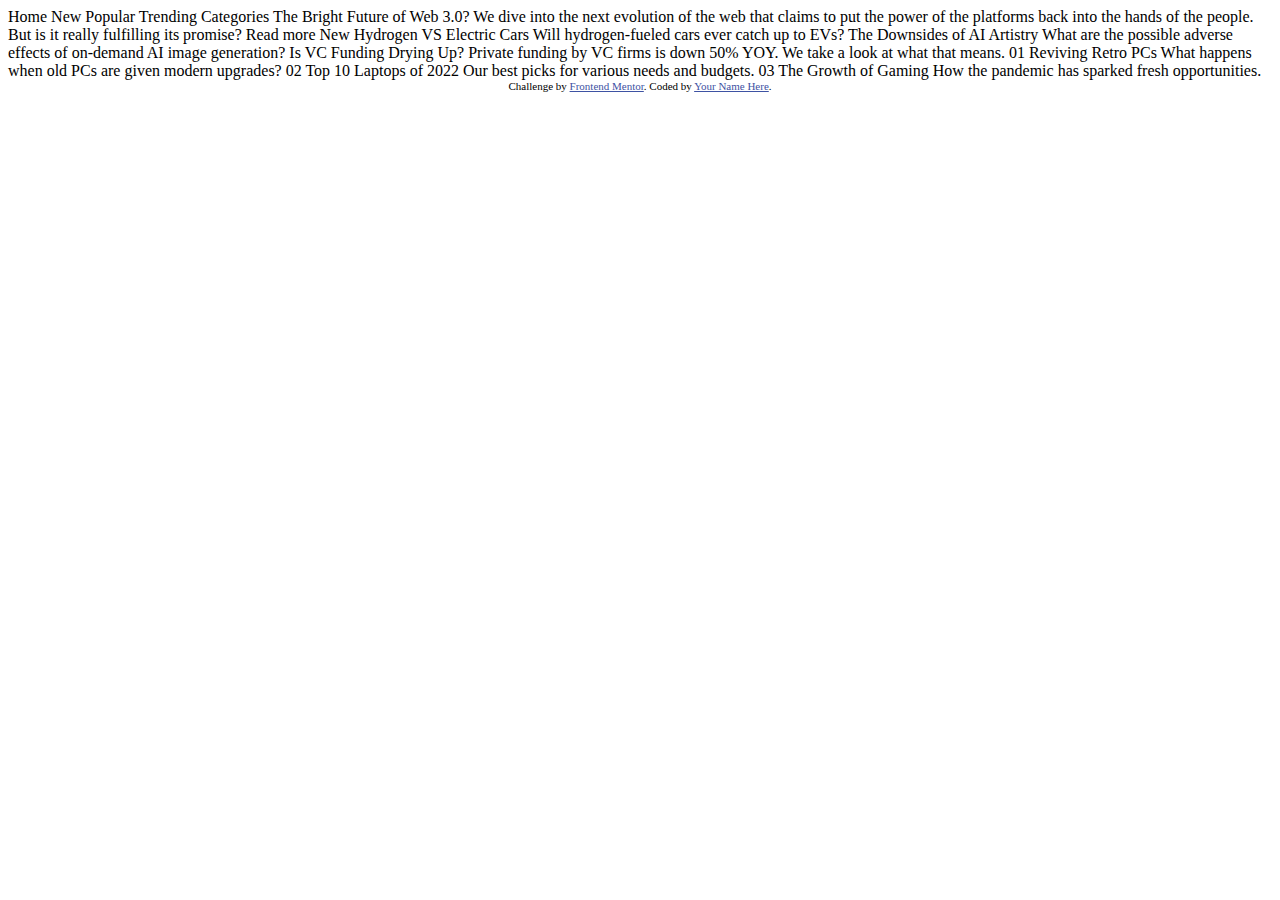
==== index.html @ eabfd5c2 "adding files to repository" ====
<!DOCTYPE html>
<html lang="en">
<head>
  <meta charset="UTF-8">
  <meta name="viewport" content="width=device-width, initial-scale=1.0"> <!-- displays site properly based on user's device -->

  <link rel="icon" type="image/png" sizes="32x32" href="./images/favicon-32x32.png">
  
  <title>Frontend Mentor | News homepage</title>

  <!-- Feel free to remove these styles or customise in your own stylesheet 👍 -->
  <style>
    .attribution { font-size: 11px; text-align: center; }
    .attribution a { color: hsl(228, 45%, 44%); }
  </style>
</head>
<body>

  Home
  New
  Popular
  Trending
  Categories

  The Bright Future of Web 3.0?

  We dive into the next evolution of the web that claims to put the power of the platforms back into the hands of the people. 
  But is it really fulfilling its promise?

  Read more

  New 

  Hydrogen VS Electric Cars
  Will hydrogen-fueled cars ever catch up to EVs?

  The Downsides of AI Artistry
  What are the possible adverse effects of on-demand AI image generation?

  Is VC Funding Drying Up?
  Private funding by VC firms is down 50% YOY. We take a look at what that means.

  01
  Reviving Retro PCs
  What happens when old PCs are given modern upgrades?

  02
  Top 10 Laptops of 2022
  Our best picks for various needs and budgets.

  03
  The Growth of Gaming
  How the pandemic has sparked fresh opportunities.
  
  <div class="attribution">
    Challenge by <a href="https://www.frontendmentor.io?ref=challenge" target="_blank">Frontend Mentor</a>. 
    Coded by <a href="#">Your Name Here</a>.
  </div>
</body>
</html>
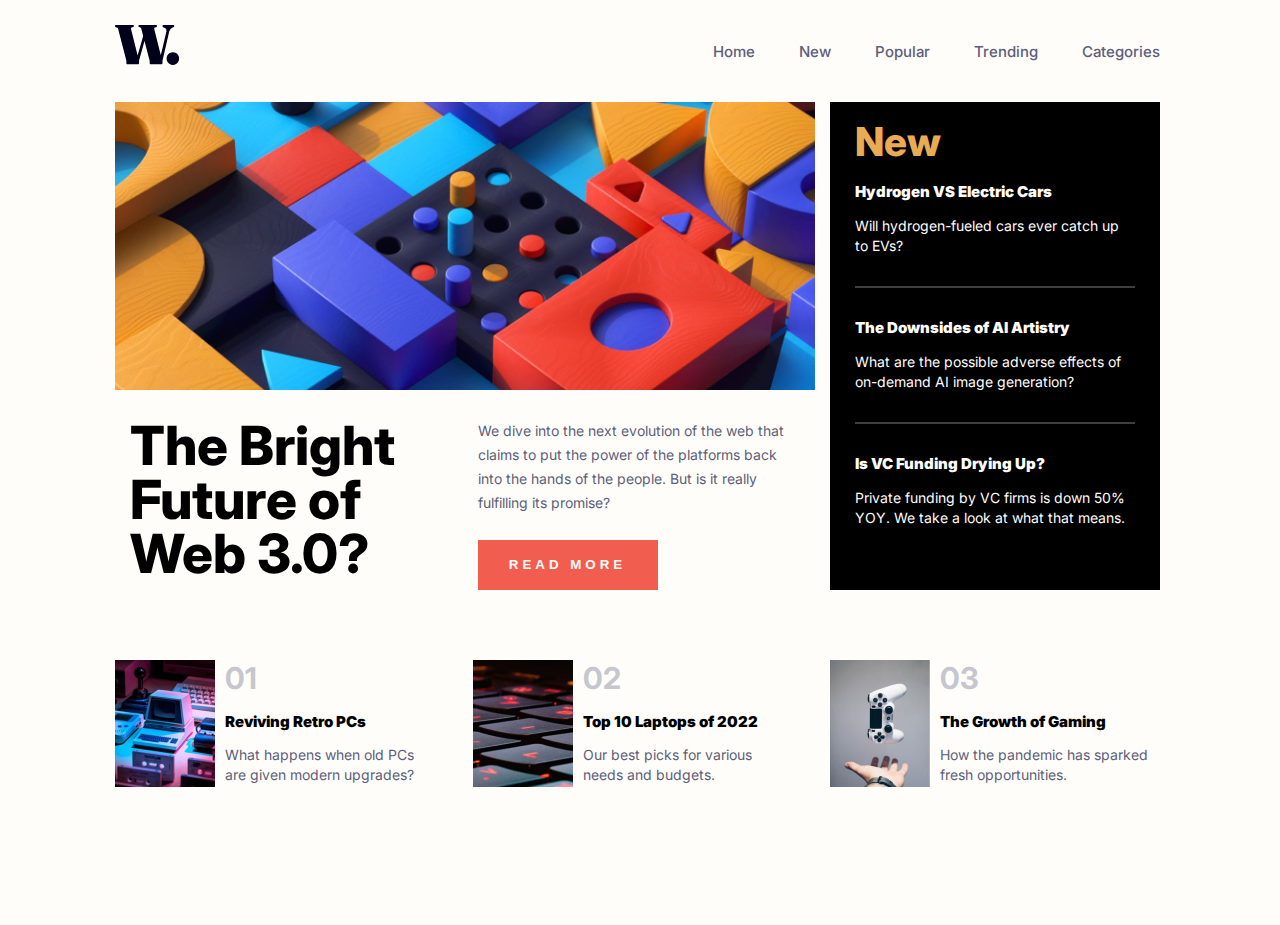
==== commit f8fc2baf: "almost done" ====
--- a/index.html
+++ b/index.html
@@ -1,60 +1,119 @@
 <!DOCTYPE html>
-<html lang="en">
-<head>
-  <meta charset="UTF-8">
-  <meta name="viewport" content="width=device-width, initial-scale=1.0"> <!-- displays site properly based on user's device -->
+<html>
+  <head>
+    <meta charset="utf-8" />
+    <meta
+      name="viewport"
+      content="width=device-width, initial-scale=1, maximum-scale=1"
+    />
+    <link
+      rel="stylesheet"
+      href="https://fonts.googleapis.com/css2?family=Inter:wght@400;500;700;800;900"
+    />
+    <link rel="stylesheet" href="template.css" type="text/css" />
+  </head>
 
-  <link rel="icon" type="image/png" sizes="32x32" href="./images/favicon-32x32.png">
-  
-  <title>Frontend Mentor | News homepage</title>
+  <body>
+    <header>
+      <!DOCTYPE html>
+      <html lang="en">
+        <head>
+          <meta charset="UTF-8" />
+          <meta
+            name="viewport"
+            content="width=device-width, initial-scale=1.0"
+          />
+          <!-- displays site properly based on user's device -->
+          <link rel="preconnect" href="https://fonts.googleapis.com" />
+          <link rel="preconnect" href="https://fonts.gstatic.com" crossorigin />
+          <link
+            href="https://fonts.googleapis.com/css2?family=Epilogue:wght@500;700&family=Poppins:wght@400;500;700&display=swap"
+            rel="stylesheet"
+          />
+          <link rel="stylesheet" href="template.css" />
+          <link
+            rel="icon"
+            type="image/png"
+            sizes="32x32"
+            href="./images/favicon-32x32.png"
+          />
 
-  <!-- Feel free to remove these styles or customise in your own stylesheet 👍 -->
-  <style>
-    .attribution { font-size: 11px; text-align: center; }
-    .attribution a { color: hsl(228, 45%, 44%); }
-  </style>
-</head>
-<body>
+          <title></title>
 
-  Home
-  New
-  Popular
-  Trending
-  Categories
+          <!-- Feel free to remove these styles or customise in your own stylesheet 👍 -->
+        </head>
+        <body>
+          <div class="container">
+            <div class="LOGO">
+              <img src="/assets/images/logo.svg" />
+            </div>
+            <div class="MENU">
+              <ul>
+                <li><a href="#">Home</a></li>
+                <li><a href="#">New</a></li>
+                <li><a href="#">Popular</a></li>
+                <li><a href="#">Trending</a></li>
+                <li><a href="#">Categories</a></li>
+              </ul>
+            </div>
+            <div class="IMG">
+              <img width="100%" style: object-fit: cover; object-position: 100%
+              0; src="/assets/images/image-web-3-desktop.jpg" alt=""
+              width="700px" />
+            </div>
 
-  The Bright Future of Web 3.0?
-
-  We dive into the next evolution of the web that claims to put the power of the platforms back into the hands of the people. 
-  But is it really fulfilling its promise?
-
-  Read more
-
-  New 
-
-  Hydrogen VS Electric Cars
-  Will hydrogen-fueled cars ever catch up to EVs?
-
-  The Downsides of AI Artistry
-  What are the possible adverse effects of on-demand AI image generation?
-
-  Is VC Funding Drying Up?
-  Private funding by VC firms is down 50% YOY. We take a look at what that means.
-
-  01
-  Reviving Retro PCs
-  What happens when old PCs are given modern upgrades?
-
-  02
-  Top 10 Laptops of 2022
-  Our best picks for various needs and budgets.
-
-  03
-  The Growth of Gaming
-  How the pandemic has sparked fresh opportunities.
-  
-  <div class="attribution">
-    Challenge by <a href="https://www.frontendmentor.io?ref=challenge" target="_blank">Frontend Mentor</a>. 
-    Coded by <a href="#">Your Name Here</a>.
-  </div>
-</body>
-</html>+            <div class="TEXT1">The Bright Future of Web 3.0?</div>
+            <div class="TEXT2">
+              We dive into the next evolution of the web that claims to put the
+              power of the platforms back into the hands of the people. But is
+              it really fulfilling its promise? <br /><button>READ MORE</button>
+            </div>
+            <div class="LINKS">
+              <div>
+                <h1>New</h1>
+              </div>
+              <div>
+                <a href="#">Hydrogen VS Electric Cars</a>
+                <p>Will hydrogen-fueled cars ever catch up to EVs?</p>
+                <hr />
+              </div>
+              <div>
+                <a href="#">The Downsides of AI Artistry</a>
+                <p>
+                  What are the possible adverse effects of on-demand AI image
+                  generation?
+                </p>
+                <hr />
+              </div>
+              <div>
+                <a href="#">Is VC Funding Drying Up?</a>
+                <p>
+                  Private funding by VC firms is down 50% YOY. We take a look at
+                  what that means.
+                </p>
+              </div>
+            </div>
+            <div id="adv" class="ADV1">
+              <img src="assets/images/image-retro-pcs.jpg" width="85%" />
+              <h3>01</h3>
+              <a href="#">Reviving Retro PCs</a>
+              <p>What happens when old PCs are given modern upgrades?</p>
+            </div>
+            <div id="adv" class="ADV2">
+              <img src="assets/images/image-top-laptops.jpg" width="85%" />
+              <h3>02</h3>
+              <a href="#">Top 10 Laptops of 2022</a>
+              <p>Our best picks for various needs and budgets.</p>
+            </div>
+            <div id="adv" class="ADV3">
+              <img src="assets/images/image-gaming-growth.jpg" width="85%" />
+              <h3>03</h3>
+              <a href="#">The Growth of Gaming</a>
+              <p>How the pandemic has sparked fresh opportunities.</p>
+            </div>
+          </div>
+        </body>
+      </html>
+    </header>
+  </body>
+</html>
--- a/template.css
+++ b/template.css
@@ -0,0 +1,247 @@
+.container {
+  display: grid;
+  grid-template-columns: 1fr 1fr 1fr;
+  grid-template-rows: 1fr 1fr 1fr 1fr;
+  gap: 0px 0px;
+  grid-auto-flow: row;
+  grid-template-areas:
+    "LOGO MENU MENU"
+    "IMG IMG LINKS"
+    "TEXT1 TEXT2 LINKS"
+    "ADV1 ADV2 ADV3";
+  margin-top: 25px;
+  width: 85%;
+  height: 600px;
+}
+
+h1 {
+  color: hsl(35, 77%, 62%);
+  font-size: 40px;
+  font-weight: 800;
+  margin: 5px 0;
+  padding-bottom: 25px;
+}
+
+h3 {
+  color: hsl(233, 8%, 79%);
+  font-size: 25px;
+  font-weight: 900;
+  margin: 0;
+  padding: 0;
+}
+.LOGO {
+  position: relative;
+  box-sizing: border-box;
+  grid-area: LOGO;
+}
+
+.MENU {
+  text-align: right;
+  box-sizing: border-box;
+  grid-area: MENU;
+}
+.MENU li {
+  list-style: none;
+  text-align: center;
+  text-decoration: none;
+  display: inline-block;
+  flex-direction: column;
+}
+.MENU li a {
+  text-align: center;
+  font-weight: 500;
+  font-size: 15px;
+  margin-left: 40px;
+  margin-right: 0px;
+
+  text-decoration: none;
+  color: hsl(236, 13%, 42%);
+}
+.MENU li a:hover {
+  color: hsl(5, 85%, 63%);
+}
+.IMG {
+  margin-top: 25px;
+  margin-right: 15px;
+  width: 700px;
+  grid-area: IMG;
+}
+
+.TEXT1 {
+  width: 315px;
+  color: black;
+  font-size: 54px;
+  font-weight: 800;
+  line-height: 54px;
+  padding: 25px 15px 15px 15px;
+  margin-bottom: 30px;
+  grid-area: TEXT1;
+}
+
+.TEXT2 {
+  width: 315px;
+  color: hsl(236, 13%, 42%);
+  font-size: 14px;
+  line-height: 24px;
+  padding: 25px 5px 15px 5px;
+  margin-bottom: 30px;
+  grid-area: TEXT2;
+}
+button {
+  color: hsl(36, 100%, 99%);
+  font-weight: 700;
+  letter-spacing: 4px;
+  background-color: hsl(5, 85%, 63%);
+  width: 180px;
+  height: 50px;
+  margin-top: 25px;
+  border: none;
+}
+button:hover {
+  background-color: black;
+}
+
+.LINKS {
+  height: 438px;
+  font-size: 14px;
+  letter-spacing: 0;
+  line-height: 20px;
+  color: hsl(233, 8%, 79%);
+  width: 280px;
+  padding: 25px 25px 25px 25px;
+  color: hsl(36, 100%, 99%);
+  display: block;
+  float: right;
+  margin-top: 25px;
+  margin-left: 0px;
+  background-color: black;
+  grid-area: LINKS;
+}
+.LINKS a {
+  color: hsl(36, 100%, 99%);
+  font-size: 15px;
+  font-weight: 900;
+  text-decoration: none;
+  margin: 0;
+  padding: 0;
+}
+.LINKS a:hover {
+  color: hsl(5, 85%, 63%);
+}
+hr {
+  border: 1px solid rgb(63, 62, 62);
+  margin-top: 30px;
+  margin-bottom: 30px;
+}
+
+#adv {
+  padding-top: 10px;
+  padding-bottom: 60px;
+  box-sizing: border-box;
+  width: 320px;
+  height: 150px;
+  vertical-align: bottom;
+}
+
+#adv img {
+  width: 100px;
+  float: left;
+  margin-right: 10px;
+}
+
+#adv p {
+  font-size: 14px;
+  letter-spacing: 0;
+  line-height: 20px;
+  color: hsl(236, 13%, 42%);
+}
+
+#adv h3 {
+  color: hsl(233, 8%, 79%);
+  font-size: 30px;
+  font-weight: 700;
+  margin: 0;
+  padding-bottom: 15px;
+}
+
+#adv a {
+  text-decoration: none;
+  font-size: 15px;
+  font-weight: 900;
+  letter-spacing: 0;
+  color: black;
+}
+#adv a:hover {
+  color: hsl(5, 85%, 63%);
+}
+.ADV1 {
+  grid-area: ADV1;
+}
+
+.ADV2 {
+  grid-area: ADV2;
+}
+
+.ADV3 {
+  grid-area: ADV3;
+}
+
+html,
+body {
+  font-family: "Inter";
+  background-color: hsl(36, 100%, 99%);
+  max-width: 1050px;
+  margin: auto;
+  height: 100%;
+}
+
+/* * .container * {
+  border: 1px solid red;
+  position: relative;
+}
+.container *:after {
+  content: attr(class);
+  position: absolute;
+  top: 0;
+  left: 0;
+  width: 100%;
+  height: 100%;
+  display: grid;
+  align-items: center;
+  justify-content: center;
+} */
+
+@media (max-width: 650px) {
+  #adv {
+    display: flex;
+    flex-direction: row;
+    margin-left: 30px;
+  }
+  .TEXT {
+    margin-left: 2em;
+  }
+  .container {
+    position: absolute;
+    display: block;
+    flex-wrap: wrap;
+    flex-direction: column;
+    padding: 2em;
+    text-align: center;
+  }
+  .MENU li {
+    display: block;
+    text-align: center;
+  }
+  .IMG {
+    content: url("/assets/images/image-web-3-mobile.jpg");
+    object-fit: cover;
+    object-position: -20% 0;
+    width: 85%;
+  }
+  .LINKS {
+    width: 85%;
+    align-items: center;
+    display: block;
+    flex-wrap: wrap;
+  }
+}
--- a/template.css
+++ b/template.css
@@ -0,0 +1,247 @@
+.container {
+  display: grid;
+  grid-template-columns: 1fr 1fr 1fr;
+  grid-template-rows: 1fr 1fr 1fr 1fr;
+  gap: 0px 0px;
+  grid-auto-flow: row;
+  grid-template-areas:
+    "LOGO MENU MENU"
+    "IMG IMG LINKS"
+    "TEXT1 TEXT2 LINKS"
+    "ADV1 ADV2 ADV3";
+  margin-top: 25px;
+  width: 85%;
+  height: 600px;
+}
+
+h1 {
+  color: hsl(35, 77%, 62%);
+  font-size: 40px;
+  font-weight: 800;
+  margin: 5px 0;
+  padding-bottom: 25px;
+}
+
+h3 {
+  color: hsl(233, 8%, 79%);
+  font-size: 25px;
+  font-weight: 900;
+  margin: 0;
+  padding: 0;
+}
+.LOGO {
+  position: relative;
+  box-sizing: border-box;
+  grid-area: LOGO;
+}
+
+.MENU {
+  text-align: right;
+  box-sizing: border-box;
+  grid-area: MENU;
+}
+.MENU li {
+  list-style: none;
+  text-align: center;
+  text-decoration: none;
+  display: inline-block;
+  flex-direction: column;
+}
+.MENU li a {
+  text-align: center;
+  font-weight: 500;
+  font-size: 15px;
+  margin-left: 40px;
+  margin-right: 0px;
+
+  text-decoration: none;
+  color: hsl(236, 13%, 42%);
+}
+.MENU li a:hover {
+  color: hsl(5, 85%, 63%);
+}
+.IMG {
+  margin-top: 25px;
+  margin-right: 15px;
+  width: 700px;
+  grid-area: IMG;
+}
+
+.TEXT1 {
+  width: 315px;
+  color: black;
+  font-size: 54px;
+  font-weight: 800;
+  line-height: 54px;
+  padding: 25px 15px 15px 15px;
+  margin-bottom: 30px;
+  grid-area: TEXT1;
+}
+
+.TEXT2 {
+  width: 315px;
+  color: hsl(236, 13%, 42%);
+  font-size: 14px;
+  line-height: 24px;
+  padding: 25px 5px 15px 5px;
+  margin-bottom: 30px;
+  grid-area: TEXT2;
+}
+button {
+  color: hsl(36, 100%, 99%);
+  font-weight: 700;
+  letter-spacing: 4px;
+  background-color: hsl(5, 85%, 63%);
+  width: 180px;
+  height: 50px;
+  margin-top: 25px;
+  border: none;
+}
+button:hover {
+  background-color: black;
+}
+
+.LINKS {
+  height: 438px;
+  font-size: 14px;
+  letter-spacing: 0;
+  line-height: 20px;
+  color: hsl(233, 8%, 79%);
+  width: 280px;
+  padding: 25px 25px 25px 25px;
+  color: hsl(36, 100%, 99%);
+  display: block;
+  float: right;
+  margin-top: 25px;
+  margin-left: 0px;
+  background-color: black;
+  grid-area: LINKS;
+}
+.LINKS a {
+  color: hsl(36, 100%, 99%);
+  font-size: 15px;
+  font-weight: 900;
+  text-decoration: none;
+  margin: 0;
+  padding: 0;
+}
+.LINKS a:hover {
+  color: hsl(5, 85%, 63%);
+}
+hr {
+  border: 1px solid rgb(63, 62, 62);
+  margin-top: 30px;
+  margin-bottom: 30px;
+}
+
+#adv {
+  padding-top: 10px;
+  padding-bottom: 60px;
+  box-sizing: border-box;
+  width: 320px;
+  height: 150px;
+  vertical-align: bottom;
+}
+
+#adv img {
+  width: 100px;
+  float: left;
+  margin-right: 10px;
+}
+
+#adv p {
+  font-size: 14px;
+  letter-spacing: 0;
+  line-height: 20px;
+  color: hsl(236, 13%, 42%);
+}
+
+#adv h3 {
+  color: hsl(233, 8%, 79%);
+  font-size: 30px;
+  font-weight: 700;
+  margin: 0;
+  padding-bottom: 15px;
+}
+
+#adv a {
+  text-decoration: none;
+  font-size: 15px;
+  font-weight: 900;
+  letter-spacing: 0;
+  color: black;
+}
+#adv a:hover {
+  color: hsl(5, 85%, 63%);
+}
+.ADV1 {
+  grid-area: ADV1;
+}
+
+.ADV2 {
+  grid-area: ADV2;
+}
+
+.ADV3 {
+  grid-area: ADV3;
+}
+
+html,
+body {
+  font-family: "Inter";
+  background-color: hsl(36, 100%, 99%);
+  max-width: 1050px;
+  margin: auto;
+  height: 100%;
+}
+
+/* * .container * {
+  border: 1px solid red;
+  position: relative;
+}
+.container *:after {
+  content: attr(class);
+  position: absolute;
+  top: 0;
+  left: 0;
+  width: 100%;
+  height: 100%;
+  display: grid;
+  align-items: center;
+  justify-content: center;
+} */
+
+@media (max-width: 650px) {
+  #adv {
+    display: flex;
+    flex-direction: row;
+    margin-left: 30px;
+  }
+  .TEXT {
+    margin-left: 2em;
+  }
+  .container {
+    position: absolute;
+    display: block;
+    flex-wrap: wrap;
+    flex-direction: column;
+    padding: 2em;
+    text-align: center;
+  }
+  .MENU li {
+    display: block;
+    text-align: center;
+  }
+  .IMG {
+    content: url("/assets/images/image-web-3-mobile.jpg");
+    object-fit: cover;
+    object-position: -20% 0;
+    width: 85%;
+  }
+  .LINKS {
+    width: 85%;
+    align-items: center;
+    display: block;
+    flex-wrap: wrap;
+  }
+}
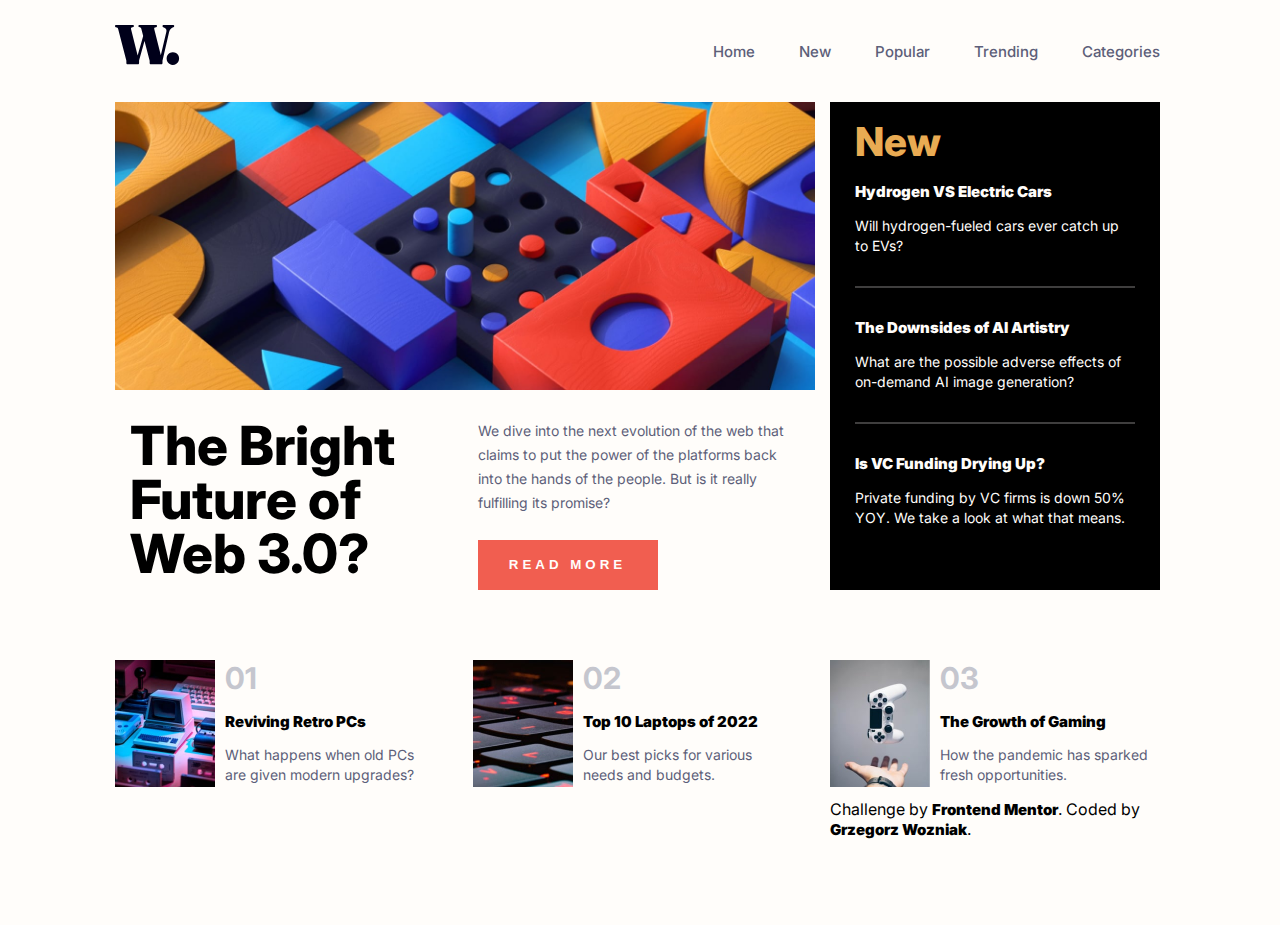
==== commit 1dc90e9a: "go" ====
--- a/index.html
+++ b/index.html
@@ -110,6 +110,15 @@
               <h3>03</h3>
               <a href="#">The Growth of Gaming</a>
               <p>How the pandemic has sparked fresh opportunities.</p>
+
+              <div class="attribution">
+                Challenge by
+                <a
+                  href="https://www.frontendmentor.io?ref=challenge"
+                  target="_blank"
+                  >Frontend Mentor</a
+                >. Coded by <a href="#">Grzegorz Wozniak</a>.
+              </div>
             </div>
           </div>
         </body>
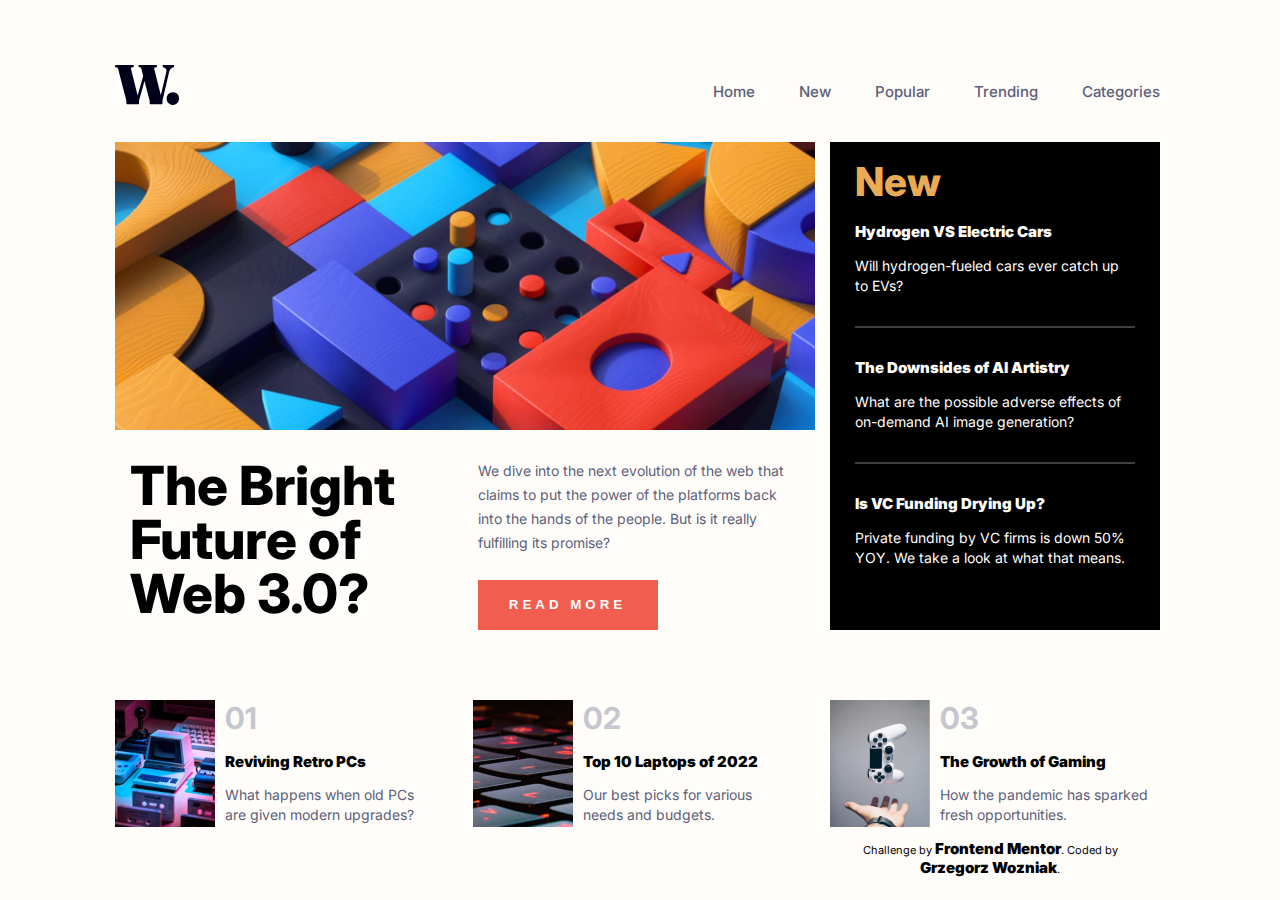
==== commit eb52deb5: "update" ====
--- a/index.html
+++ b/index.html
@@ -39,7 +39,192 @@
           />
 
           <title></title>
-
+          <style>
+            body {
+              font-family: "Inter";
+              background-color: hsl(36, 100%, 99%);
+              max-width: 1050px;
+              margin: auto;
+              border-right: 15px;
+            }
+            header {
+              padding-top: 40px;
+              padding-bottom: 40px;
+              box-sizing: border-box;
+            }
+
+            main {
+              width: 700px;
+              display: block;
+              float: left;
+              margin-right: 15px;
+              font-size: 34px;
+            }
+            aside {
+              width: 350px;
+              padding: 30px 25px 25px 25px;
+
+              color: hsl(36, 100%, 99%);
+              display: block;
+              float: right;
+              margin-left: 15px;
+              background-color: black;
+            }
+            button {
+              color: hsl(36, 100%, 99%);
+              font-weight: 700;
+              letter-spacing: 4px;
+              background-color: hsl(5, 85%, 63%);
+              width: 180px;
+              height: 50px;
+              margin-top: 25px;
+              border: none;
+            }
+            button:hover {
+              background-color: black;
+            }
+
+            .attribution {
+              font-size: 11px;
+              text-align: center;
+            }
+            .attribution a {
+              color: hsl(228, 45%, 44%);
+            }
+            aside div p {
+              font-size: 14px;
+              letter-spacing: 0;
+              line-height: 20px;
+              color: hsl(233, 8%, 79%);
+            }
+
+            aside div a {
+              color: hsl(36, 100%, 99%);
+              font-size: 15px;
+              font-weight: 900;
+              text-decoration: none;
+              margin: 0;
+              padding: 0;
+            }
+            aside div a:hover {
+              color: hsl(5, 85%, 63%);
+            }
+            hr {
+              border: 1px solid rgb(63, 62, 62);
+              margin-top: 30px;
+              margin-bottom: 30px;
+            }
+
+            h1 {
+              color: hsl(35, 77%, 62%);
+              font-size: 40px;
+              font-weight: 800;
+              margin: 5px 0;
+              padding-bottom: 25px;
+            }
+
+            h4 {
+              color: hsl(233, 8%, 79%);
+              font-size: 25px;
+              font-weight: 900;
+              margin: 0;
+              padding: 0;
+            }
+            .left {
+              float: left;
+            }
+
+            .right {
+              float: right;
+            }
+
+            .clear {
+              clear: both;
+            }
+
+            ul {
+              list-style-type: none;
+            }
+
+            ul li {
+              display: inline-block;
+            }
+            ul li a {
+              font-weight: 500;
+              font-size: 15px;
+              margin-left: 40px;
+              margin-right: 0px;
+              text-decoration: none;
+              color: hsl(236, 13%, 42%);
+            }
+            ul li a:hover {
+              color: hsl(5, 85%, 63%);
+            }
+            .container_main {
+              display: flex;
+            }
+
+            .container_article {
+              align-self: center;
+              justify-content: center;
+              display: flex;
+              margin-bottom: 60px;
+            }
+            .container_left {
+              width: 350px;
+              color: black;
+              font-size: 54px;
+              font-weight: 800;
+              line-height: 54px;
+              padding: 25px 15px 15px 0px;
+            }
+            .container_right {
+              width: 350px;
+              color: hsl(236, 13%, 42%);
+              font-size: 14px;
+              line-height: 24px;
+              padding: 25px 10px 15px 30px;
+            }
+            .boxes {
+              margin-top: 60px;
+              display: flex;
+              justify-content: space-between;
+            }
+            .boxes div {
+              box-sizing: border-box;
+              width: 320px;
+              height: 150px;
+              vertical-align: bottom;
+            }
+            .boxes div img {
+              width: 100px;
+              float: left;
+              margin-right: 10px;
+            }
+            .boxes div p {
+              font-size: 14px;
+              letter-spacing: 0;
+              line-height: 20px;
+              color: hsl(236, 13%, 42%);
+            }
+            .boxes div h3 {
+              color: hsl(233, 8%, 79%);
+              font-size: 30px;
+              font-weight: 700;
+              margin: 0;
+              padding-bottom: 15px;
+            }
+            .boxes div a {
+              text-decoration: none;
+              font-size: 15px;
+              font-weight: 900;
+              letter-spacing: 0;
+              color: black;
+            }
+            .boxes div a:hover {
+              color: hsl(5, 85%, 63%);
+            }
+          </style>
           <!-- Feel free to remove these styles or customise in your own stylesheet 👍 -->
         </head>
         <body>
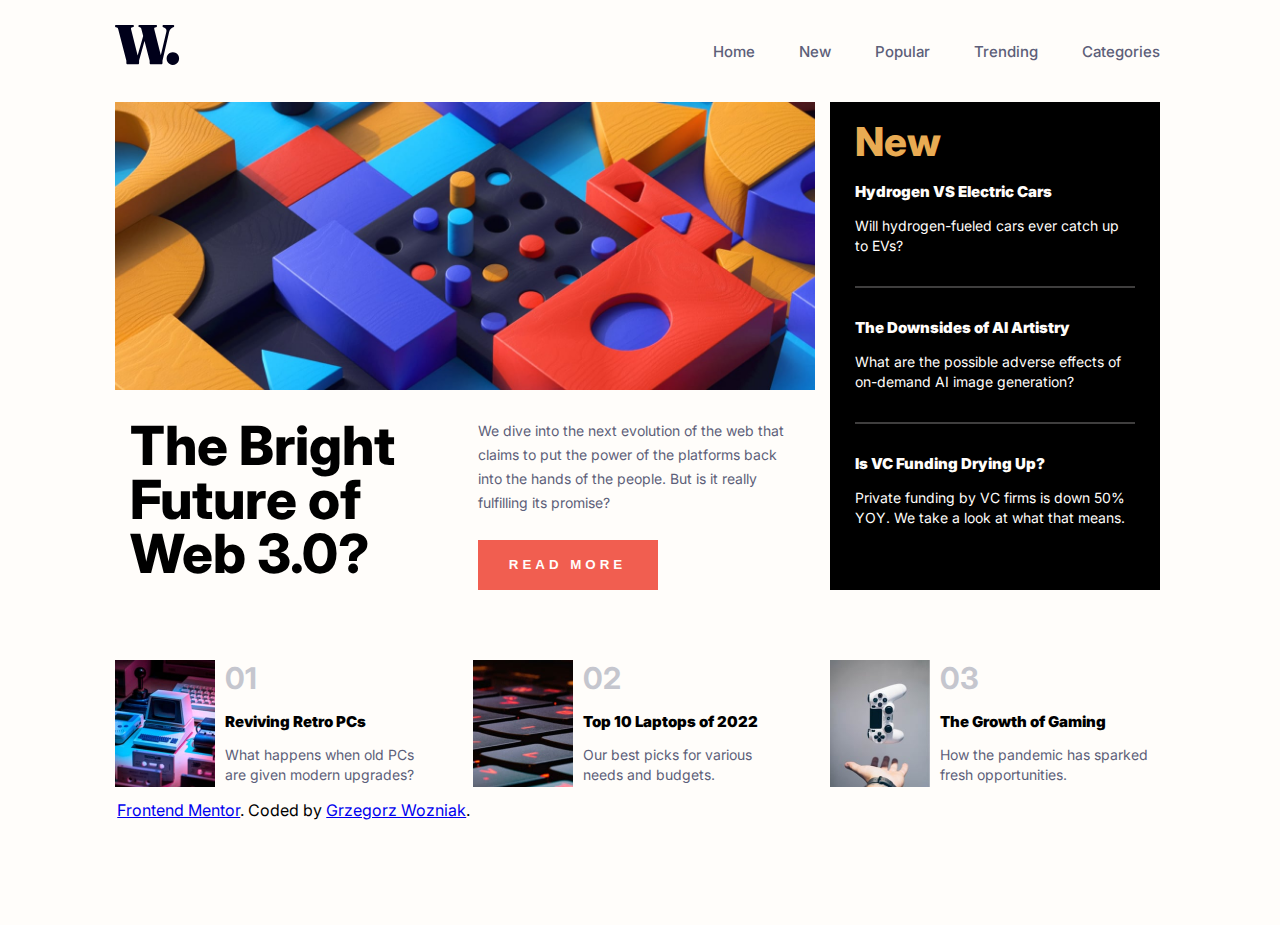
==== commit 57b5985a: "ok" ====
--- a/index.html
+++ b/index.html
@@ -12,302 +12,82 @@
     />
     <link rel="stylesheet" href="template.css" type="text/css" />
   </head>
+  <body>
+    <div class="container">
+      <div class="LOGO">
+        <img src="/assets/images/logo.svg" />
+      </div>
+      <div class="MENU">
+        <ul>
+          <li><a href="#">Home</a></li>
+          <li><a href="#">New</a></li>
+          <li><a href="#">Popular</a></li>
+          <li><a href="#">Trending</a></li>
+          <li><a href="#">Categories</a></li>
+        </ul>
+      </div>
+      <div class="IMG">
+        <img width="100%" style: object-fit: cover; object-position: 100% 0;
+        src="/assets/images/image-web-3-desktop.jpg" alt="" width="700px" />
+      </div>
 
-  <body>
-    <header>
-      <!DOCTYPE html>
-      <html lang="en">
-        <head>
-          <meta charset="UTF-8" />
-          <meta
-            name="viewport"
-            content="width=device-width, initial-scale=1.0"
-          />
-          <!-- displays site properly based on user's device -->
-          <link rel="preconnect" href="https://fonts.googleapis.com" />
-          <link rel="preconnect" href="https://fonts.gstatic.com" crossorigin />
-          <link
-            href="https://fonts.googleapis.com/css2?family=Epilogue:wght@500;700&family=Poppins:wght@400;500;700&display=swap"
-            rel="stylesheet"
-          />
-          <link rel="stylesheet" href="template.css" />
-          <link
-            rel="icon"
-            type="image/png"
-            sizes="32x32"
-            href="./images/favicon-32x32.png"
-          />
-
-          <title></title>
-          <style>
-            body {
-              font-family: "Inter";
-              background-color: hsl(36, 100%, 99%);
-              max-width: 1050px;
-              margin: auto;
-              border-right: 15px;
-            }
-            header {
-              padding-top: 40px;
-              padding-bottom: 40px;
-              box-sizing: border-box;
-            }
-
-            main {
-              width: 700px;
-              display: block;
-              float: left;
-              margin-right: 15px;
-              font-size: 34px;
-            }
-            aside {
-              width: 350px;
-              padding: 30px 25px 25px 25px;
-
-              color: hsl(36, 100%, 99%);
-              display: block;
-              float: right;
-              margin-left: 15px;
-              background-color: black;
-            }
-            button {
-              color: hsl(36, 100%, 99%);
-              font-weight: 700;
-              letter-spacing: 4px;
-              background-color: hsl(5, 85%, 63%);
-              width: 180px;
-              height: 50px;
-              margin-top: 25px;
-              border: none;
-            }
-            button:hover {
-              background-color: black;
-            }
-
-            .attribution {
-              font-size: 11px;
-              text-align: center;
-            }
-            .attribution a {
-              color: hsl(228, 45%, 44%);
-            }
-            aside div p {
-              font-size: 14px;
-              letter-spacing: 0;
-              line-height: 20px;
-              color: hsl(233, 8%, 79%);
-            }
-
-            aside div a {
-              color: hsl(36, 100%, 99%);
-              font-size: 15px;
-              font-weight: 900;
-              text-decoration: none;
-              margin: 0;
-              padding: 0;
-            }
-            aside div a:hover {
-              color: hsl(5, 85%, 63%);
-            }
-            hr {
-              border: 1px solid rgb(63, 62, 62);
-              margin-top: 30px;
-              margin-bottom: 30px;
-            }
-
-            h1 {
-              color: hsl(35, 77%, 62%);
-              font-size: 40px;
-              font-weight: 800;
-              margin: 5px 0;
-              padding-bottom: 25px;
-            }
-
-            h4 {
-              color: hsl(233, 8%, 79%);
-              font-size: 25px;
-              font-weight: 900;
-              margin: 0;
-              padding: 0;
-            }
-            .left {
-              float: left;
-            }
-
-            .right {
-              float: right;
-            }
-
-            .clear {
-              clear: both;
-            }
-
-            ul {
-              list-style-type: none;
-            }
-
-            ul li {
-              display: inline-block;
-            }
-            ul li a {
-              font-weight: 500;
-              font-size: 15px;
-              margin-left: 40px;
-              margin-right: 0px;
-              text-decoration: none;
-              color: hsl(236, 13%, 42%);
-            }
-            ul li a:hover {
-              color: hsl(5, 85%, 63%);
-            }
-            .container_main {
-              display: flex;
-            }
-
-            .container_article {
-              align-self: center;
-              justify-content: center;
-              display: flex;
-              margin-bottom: 60px;
-            }
-            .container_left {
-              width: 350px;
-              color: black;
-              font-size: 54px;
-              font-weight: 800;
-              line-height: 54px;
-              padding: 25px 15px 15px 0px;
-            }
-            .container_right {
-              width: 350px;
-              color: hsl(236, 13%, 42%);
-              font-size: 14px;
-              line-height: 24px;
-              padding: 25px 10px 15px 30px;
-            }
-            .boxes {
-              margin-top: 60px;
-              display: flex;
-              justify-content: space-between;
-            }
-            .boxes div {
-              box-sizing: border-box;
-              width: 320px;
-              height: 150px;
-              vertical-align: bottom;
-            }
-            .boxes div img {
-              width: 100px;
-              float: left;
-              margin-right: 10px;
-            }
-            .boxes div p {
-              font-size: 14px;
-              letter-spacing: 0;
-              line-height: 20px;
-              color: hsl(236, 13%, 42%);
-            }
-            .boxes div h3 {
-              color: hsl(233, 8%, 79%);
-              font-size: 30px;
-              font-weight: 700;
-              margin: 0;
-              padding-bottom: 15px;
-            }
-            .boxes div a {
-              text-decoration: none;
-              font-size: 15px;
-              font-weight: 900;
-              letter-spacing: 0;
-              color: black;
-            }
-            .boxes div a:hover {
-              color: hsl(5, 85%, 63%);
-            }
-          </style>
-          <!-- Feel free to remove these styles or customise in your own stylesheet 👍 -->
-        </head>
-        <body>
-          <div class="container">
-            <div class="LOGO">
-              <img src="/assets/images/logo.svg" />
-            </div>
-            <div class="MENU">
-              <ul>
-                <li><a href="#">Home</a></li>
-                <li><a href="#">New</a></li>
-                <li><a href="#">Popular</a></li>
-                <li><a href="#">Trending</a></li>
-                <li><a href="#">Categories</a></li>
-              </ul>
-            </div>
-            <div class="IMG">
-              <img width="100%" style: object-fit: cover; object-position: 100%
-              0; src="/assets/images/image-web-3-desktop.jpg" alt=""
-              width="700px" />
-            </div>
-
-            <div class="TEXT1">The Bright Future of Web 3.0?</div>
-            <div class="TEXT2">
-              We dive into the next evolution of the web that claims to put the
-              power of the platforms back into the hands of the people. But is
-              it really fulfilling its promise? <br /><button>READ MORE</button>
-            </div>
-            <div class="LINKS">
-              <div>
-                <h1>New</h1>
-              </div>
-              <div>
-                <a href="#">Hydrogen VS Electric Cars</a>
-                <p>Will hydrogen-fueled cars ever catch up to EVs?</p>
-                <hr />
-              </div>
-              <div>
-                <a href="#">The Downsides of AI Artistry</a>
-                <p>
-                  What are the possible adverse effects of on-demand AI image
-                  generation?
-                </p>
-                <hr />
-              </div>
-              <div>
-                <a href="#">Is VC Funding Drying Up?</a>
-                <p>
-                  Private funding by VC firms is down 50% YOY. We take a look at
-                  what that means.
-                </p>
-              </div>
-            </div>
-            <div id="adv" class="ADV1">
-              <img src="assets/images/image-retro-pcs.jpg" width="85%" />
-              <h3>01</h3>
-              <a href="#">Reviving Retro PCs</a>
-              <p>What happens when old PCs are given modern upgrades?</p>
-            </div>
-            <div id="adv" class="ADV2">
-              <img src="assets/images/image-top-laptops.jpg" width="85%" />
-              <h3>02</h3>
-              <a href="#">Top 10 Laptops of 2022</a>
-              <p>Our best picks for various needs and budgets.</p>
-            </div>
-            <div id="adv" class="ADV3">
-              <img src="assets/images/image-gaming-growth.jpg" width="85%" />
-              <h3>03</h3>
-              <a href="#">The Growth of Gaming</a>
-              <p>How the pandemic has sparked fresh opportunities.</p>
-
-              <div class="attribution">
-                Challenge by
-                <a
-                  href="https://www.frontendmentor.io?ref=challenge"
-                  target="_blank"
-                  >Frontend Mentor</a
-                >. Coded by <a href="#">Grzegorz Wozniak</a>.
-              </div>
-            </div>
-          </div>
-        </body>
-      </html>
-    </header>
+      <div class="TEXT1">The Bright Future of Web 3.0?</div>
+      <div class="TEXT2">
+        We dive into the next evolution of the web that claims to put the power
+        of the platforms back into the hands of the people. But is it really
+        fulfilling its promise? <br /><button>READ MORE</button>
+      </div>
+      <div class="LINKS">
+        <div>
+          <h1>New</h1>
+        </div>
+        <div>
+          <a href="#">Hydrogen VS Electric Cars</a>
+          <p>Will hydrogen-fueled cars ever catch up to EVs?</p>
+          <hr />
+        </div>
+        <div>
+          <a href="#">The Downsides of AI Artistry</a>
+          <p>
+            What are the possible adverse effects of on-demand AI image
+            generation?
+          </p>
+          <hr />
+        </div>
+        <div>
+          <a href="#">Is VC Funding Drying Up?</a>
+          <p>
+            Private funding by VC firms is down 50% YOY. We take a look at what
+            that means.
+          </p>
+        </div>
+      </div>
+      <div id="adv" class="ADV1">
+        <img src="assets/images/image-retro-pcs.jpg" width="85%" />
+        <h3>01</h3>
+        <a href="#">Reviving Retro PCs</a>
+        <p>What happens when old PCs are given modern upgrades?</p>
+      </div>
+      <div id="adv" class="ADV2">
+        <img src="assets/images/image-top-laptops.jpg" width="85%" />
+        <h3>02</h3>
+        <a href="#">Top 10 Laptops of 2022</a>
+        <p>Our best picks for various needs and budgets.</p>
+      </div>
+      <div id="adv" class="ADV3">
+        <img src="assets/images/image-gaming-growth.jpg" width="85%" />
+        <h3>03</h3>
+        <a href="#">The Growth of Gaming</a>
+        <p>How the pandemic has sparked fresh opportunities.</p>
+      </div>
+      <div class="attribution" style="text-align: center">
+        <a
+          href="https://www.frontendmentor.io?ref=challenge"
+          target="_blank"
+          style="text-align: center"
+          >Frontend Mentor</a
+        >. Coded by <a href="#">Grzegorz Wozniak</a>.
+      </div>
+    </div>
   </body>
 </html>
--- a/template.css
+++ b/template.css
@@ -195,22 +195,6 @@
   height: 100%;
 }
 
-/* * .container * {
-  border: 1px solid red;
-  position: relative;
-}
-.container *:after {
-  content: attr(class);
-  position: absolute;
-  top: 0;
-  left: 0;
-  width: 100%;
-  height: 100%;
-  display: grid;
-  align-items: center;
-  justify-content: center;
-} */
-
 @media (max-width: 650px) {
   #adv {
     display: flex;
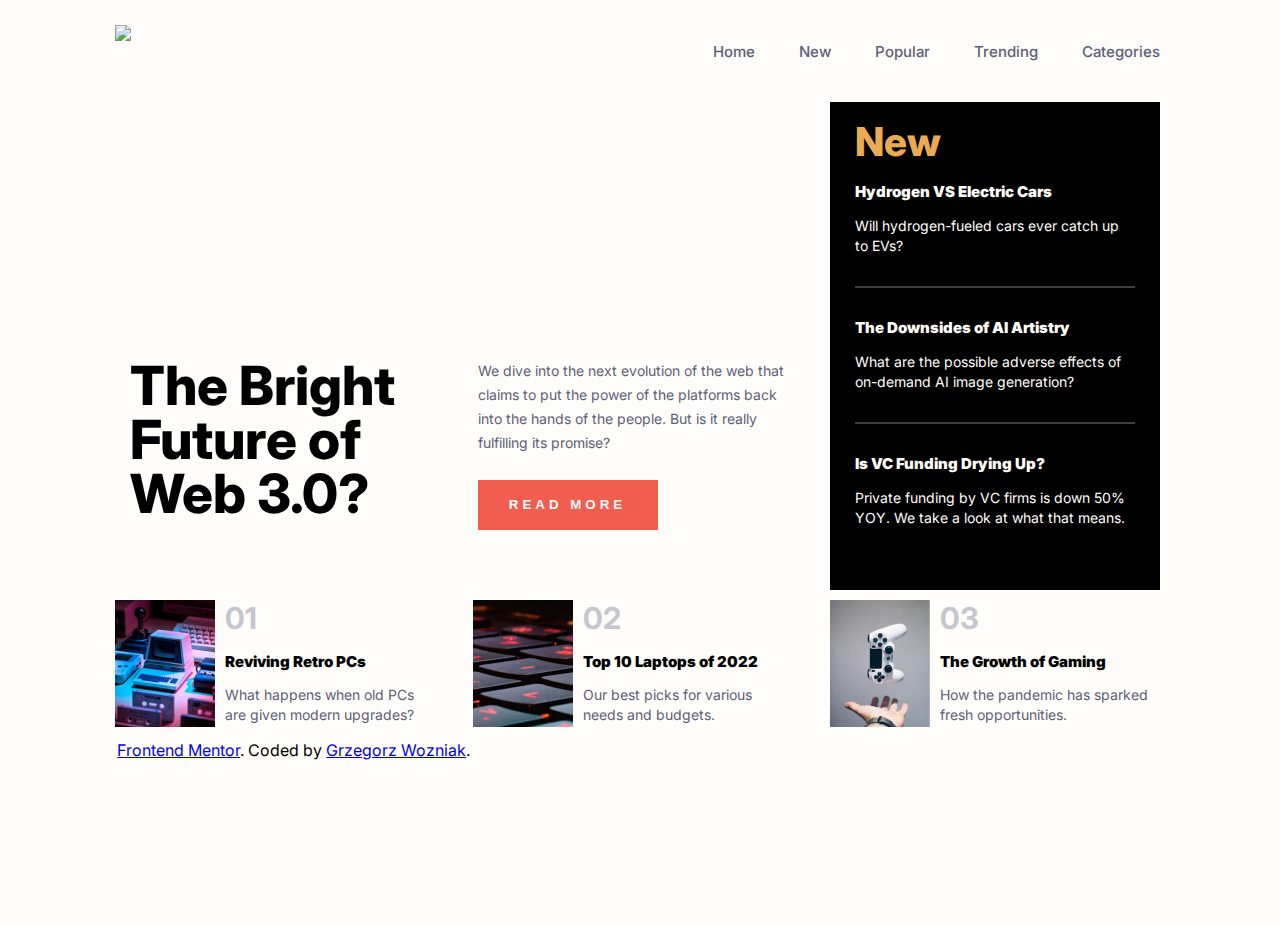
==== commit 5bb07e93: "Update index.html" ====
--- a/index.html
+++ b/index.html
@@ -15,7 +15,7 @@
   <body>
     <div class="container">
       <div class="LOGO">
-        <img src="/assets/images/logo.svg" />
+        <img src="logo.svg" />
       </div>
       <div class="MENU">
         <ul>
@@ -28,7 +28,7 @@
       </div>
       <div class="IMG">
         <img width="100%" style: object-fit: cover; object-position: 100% 0;
-        src="/assets/images/image-web-3-desktop.jpg" alt="" width="700px" />
+        src="image-web-3-desktop.jpg" alt="" width="700px" />
       </div>
 
       <div class="TEXT1">The Bright Future of Web 3.0?</div>
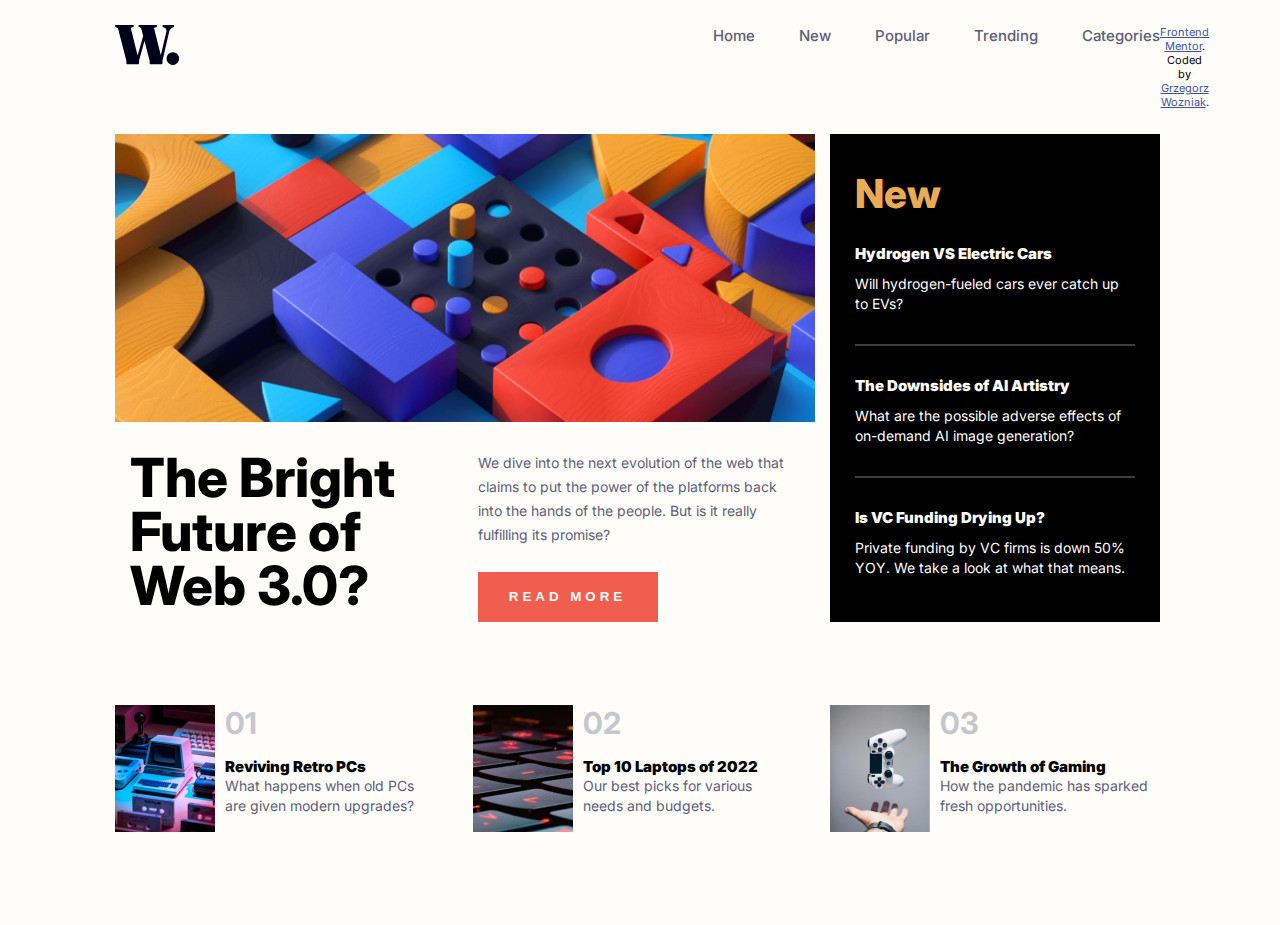
==== commit f8af9484: "Update index.html" ====
--- a/index.html
+++ b/index.html
@@ -15,7 +15,7 @@
   <body>
     <div class="container">
       <div class="LOGO">
-        <img src="logo.svg" />
+        <img src="assets/images/logo.svg" />
       </div>
       <div class="MENU">
         <ul>
@@ -28,7 +28,7 @@
       </div>
       <div class="IMG">
         <img width="100%" style: object-fit: cover; object-position: 100% 0;
-        src="image-web-3-desktop.jpg" alt="" width="700px" />
+        src="assets/images/image-web-3-desktop.jpg" alt="" width="700px" />
       </div>
 
       <div class="TEXT1">The Bright Future of Web 3.0?</div>
--- a/template.css
+++ b/template.css
@@ -1,6 +1,6 @@
 .container {
   display: grid;
-  grid-template-columns: 1fr 1fr 1fr;
+  grid-template-columns: 1fr 1fr 1fr 1fr;
   grid-template-rows: 1fr 1fr 1fr 1fr;
   gap: 0px 0px;
   grid-auto-flow: row;
@@ -8,10 +8,19 @@
     "LOGO MENU MENU"
     "IMG IMG LINKS"
     "TEXT1 TEXT2 LINKS"
-    "ADV1 ADV2 ADV3";
+    "ADV1 ADV2 ADV3"
+    "FTR FTR FTR";
   margin-top: 25px;
   width: 85%;
-  height: 600px;
+  height: 0%;
+}
+.attribution {
+  font-size: 11px;
+  text-align: center;
+  vertical-align: bottom;
+}
+.attribution a {
+  color: hsl(228, 45%, 44%);
 }
 
 h1 {
@@ -19,7 +28,8 @@
   font-size: 40px;
   font-weight: 800;
   margin: 5px 0;
-  padding-bottom: 25px;
+  padding-bottom: 35px;
+  padding-top: 20px;
 }
 
 h3 {
@@ -30,14 +40,15 @@
   padding: 0;
 }
 .LOGO {
+  width: 100%;
   position: relative;
-  box-sizing: border-box;
+  box-sizing: content-box;
   grid-area: LOGO;
 }
 
 .MENU {
   text-align: right;
-  box-sizing: border-box;
+  box-sizing: content-box;
   grid-area: MENU;
 }
 .MENU li {
@@ -45,6 +56,7 @@
   text-align: center;
   text-decoration: none;
   display: inline-block;
+  justify-content: flex-end;
   flex-direction: column;
 }
 .MENU li a {
@@ -113,7 +125,7 @@
   display: block;
   float: right;
   margin-top: 25px;
-  margin-left: 0px;
+  margin-bottom: 25px;
   background-color: black;
   grid-area: LINKS;
 }
@@ -122,11 +134,15 @@
   font-size: 15px;
   font-weight: 900;
   text-decoration: none;
-  margin: 0;
-  padding: 0;
+  margin-top: 15px;
+  margin-bottom: 15px;
+  padding-top: 15px;
 }
 .LINKS a:hover {
   color: hsl(5, 85%, 63%);
+}
+.LINKS p {
+  margin-top: 10px;
 }
 hr {
   border: 1px solid rgb(63, 62, 62);
@@ -185,7 +201,10 @@
 .ADV3 {
   grid-area: ADV3;
 }
-
+.FTR {
+  padding: 15px;
+  grid-area: FTR;
+}
 html,
 body {
   font-family: "Inter";
@@ -194,21 +213,31 @@
   margin: auto;
   height: 100%;
 }
+* {
+  margin: 0;
+  padding: 0;
+}
 
 @media (max-width: 650px) {
   #adv {
     display: flex;
     flex-direction: row;
-    margin-left: 30px;
-  }
-  .TEXT {
-    margin-left: 2em;
+    align-self: center;
+    margin-left: 10%;
+  }
+  .TEXT1 {
+    align-self: center;
+    margin-left: auto;
+  }
+  .TEXT2 {
+    align-self: center;
+    margin-left: auto;
   }
   .container {
     position: absolute;
     display: block;
     flex-wrap: wrap;
-    flex-direction: column;
+    flex-direction: row;
     padding: 2em;
     text-align: center;
   }
@@ -216,8 +245,14 @@
     display: block;
     text-align: center;
   }
+  .MENU li a {
+    font-size: 16px;
+    line-height: 25px;
+    display: block;
+    text-align: center;
+  }
   .IMG {
-    content: url("/assets/images/image-web-3-mobile.jpg");
+    content: url("assets/images/image-web-3-desktop.jpg");
     object-fit: cover;
     object-position: -20% 0;
     width: 85%;
@@ -227,5 +262,7 @@
     align-items: center;
     display: block;
     flex-wrap: wrap;
-  }
-}
+    align-self: center;
+    margin-left: auto;
+  }
+}
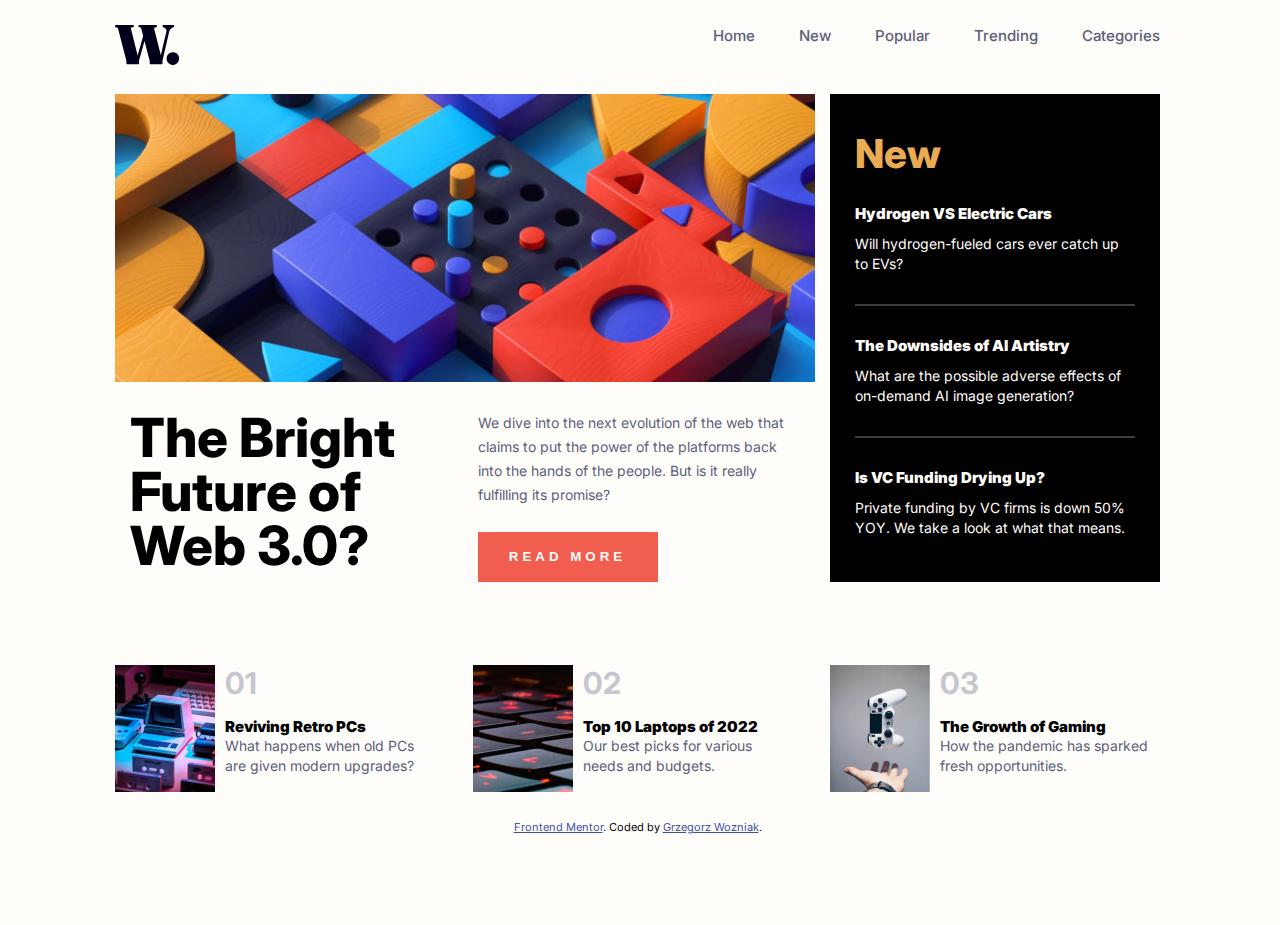
==== commit 626dd3a6: "Add files via upload" ====
--- a/index.html
+++ b/index.html
@@ -1,93 +1,112 @@
-<!DOCTYPE html>
-<html>
-  <head>
-    <meta charset="utf-8" />
-    <meta
-      name="viewport"
-      content="width=device-width, initial-scale=1, maximum-scale=1"
-    />
-    <link
-      rel="stylesheet"
-      href="https://fonts.googleapis.com/css2?family=Inter:wght@400;500;700;800;900"
-    />
-    <link rel="stylesheet" href="template.css" type="text/css" />
-  </head>
-  <body>
-    <div class="container">
-      <div class="LOGO">
-        <img src="assets/images/logo.svg" />
-      </div>
-      <div class="MENU">
-        <ul>
-          <li><a href="#">Home</a></li>
-          <li><a href="#">New</a></li>
-          <li><a href="#">Popular</a></li>
-          <li><a href="#">Trending</a></li>
-          <li><a href="#">Categories</a></li>
-        </ul>
-      </div>
-      <div class="IMG">
-        <img width="100%" style: object-fit: cover; object-position: 100% 0;
-        src="assets/images/image-web-3-desktop.jpg" alt="" width="700px" />
-      </div>
-
-      <div class="TEXT1">The Bright Future of Web 3.0?</div>
-      <div class="TEXT2">
-        We dive into the next evolution of the web that claims to put the power
-        of the platforms back into the hands of the people. But is it really
-        fulfilling its promise? <br /><button>READ MORE</button>
-      </div>
-      <div class="LINKS">
-        <div>
-          <h1>New</h1>
-        </div>
-        <div>
-          <a href="#">Hydrogen VS Electric Cars</a>
-          <p>Will hydrogen-fueled cars ever catch up to EVs?</p>
-          <hr />
-        </div>
-        <div>
-          <a href="#">The Downsides of AI Artistry</a>
-          <p>
-            What are the possible adverse effects of on-demand AI image
-            generation?
-          </p>
-          <hr />
-        </div>
-        <div>
-          <a href="#">Is VC Funding Drying Up?</a>
-          <p>
-            Private funding by VC firms is down 50% YOY. We take a look at what
-            that means.
-          </p>
-        </div>
-      </div>
-      <div id="adv" class="ADV1">
-        <img src="assets/images/image-retro-pcs.jpg" width="85%" />
-        <h3>01</h3>
-        <a href="#">Reviving Retro PCs</a>
-        <p>What happens when old PCs are given modern upgrades?</p>
-      </div>
-      <div id="adv" class="ADV2">
-        <img src="assets/images/image-top-laptops.jpg" width="85%" />
-        <h3>02</h3>
-        <a href="#">Top 10 Laptops of 2022</a>
-        <p>Our best picks for various needs and budgets.</p>
-      </div>
-      <div id="adv" class="ADV3">
-        <img src="assets/images/image-gaming-growth.jpg" width="85%" />
-        <h3>03</h3>
-        <a href="#">The Growth of Gaming</a>
-        <p>How the pandemic has sparked fresh opportunities.</p>
-      </div>
-      <div class="attribution" style="text-align: center">
-        <a
-          href="https://www.frontendmentor.io?ref=challenge"
-          target="_blank"
-          style="text-align: center"
-          >Frontend Mentor</a
-        >. Coded by <a href="#">Grzegorz Wozniak</a>.
-      </div>
-    </div>
-  </body>
-</html>
+<!DOCTYPE html>
+<html>
+  <head>
+    <meta charset="utf-8" />
+    <meta
+      name="viewport"
+      content="width=device-width, initial-scale=1, maximum-scale=1"
+    />
+    <link
+      rel="stylesheet"
+      href="https://fonts.googleapis.com/css2?family=Inter:wght@400;500;700;800;900"
+    />
+    <link rel="stylesheet" href="template.css" type="text/css" />
+  </head>
+  <body>
+    <!-- <nav class="mobile-menu">
+      <label for="show-menu" class="show-menu"
+        ><span>Menu</span>
+        <div class="lines"></div
+      ></label>
+      <input type="checkbox" id="show-menu" />
+      <ul id="menu">
+        <li><a href="#">Home</a></li>
+        <li><a href="#">About</a></li>
+        <li><a href="#">Portfolio</a></li>
+        <li><a href="#">News</a></li>
+        <li><a href="#">Contact</a></li>
+      </ul>
+    </nav> -->
+
+    <div class="container">
+      <div class="LOGO">
+        <img src="assets/images/logo.svg" />
+      </div>
+
+      <nav class="MENU" id="menuToggle" role="navigation">
+        <ul id="menu">
+          <li><a href="#">Home</a></li>
+          <li><a href="#">New</a></li>
+          <li><a href="#">Popular</a></li>
+          <li><a href="#">Trending</a></li>
+          <li><a href="#">Categories</a></li>
+        </ul>
+      </nav>
+
+      <div class="IMG">
+        <img width="100%" style: object-fit: cover; object-position: 100% 0;
+        src="assets/images/image-web-3-desktop.jpg" alt="" width="700px" />
+      </div>
+
+      <div class="TEXT1">The Bright Future of Web 3.0?</div>
+      <div class="TEXT2">
+        We dive into the next evolution of the web that claims to put the power
+        of the platforms back into the hands of the people. But is it really
+        fulfilling its promise? <br /><button>READ MORE</button>
+      </div>
+      <div class="LINKS">
+        <div>
+          <h1>New</h1>
+        </div>
+        <div>
+          <a href="#">Hydrogen VS Electric Cars</a>
+          <p>Will hydrogen-fueled cars ever catch up to EVs?</p>
+          <hr />
+        </div>
+        <div>
+          <a href="#">The Downsides of AI Artistry</a>
+          <p>
+            What are the possible adverse effects of on-demand AI image
+            generation?
+          </p>
+          <hr />
+        </div>
+        <div>
+          <a href="#">Is VC Funding Drying Up?</a>
+          <p>
+            Private funding by VC firms is down 50% YOY. We take a look at what
+            that means.
+          </p>
+        </div>
+      </div>
+      <div id="adv" class="ADV1">
+        <img src="assets/images/image-retro-pcs.jpg" width="85%" />
+        <h3>01</h3>
+        <a href="#">Reviving Retro PCs</a>
+        <p>What happens when old PCs are given modern upgrades?</p>
+      </div>
+      <div id="adv" class="ADV2">
+        <img src="assets/images/image-top-laptops.jpg" width="85%" />
+        <h3>02</h3>
+        <a href="#">Top 10 Laptops of 2022</a>
+        <p>Our best picks for various needs and budgets.</p>
+      </div>
+      <div id="adv" class="ADV3">
+        <img src="assets/images/image-gaming-growth.jpg" width="85%" />
+        <h3>03</h3>
+        <a href="#">The Growth of Gaming</a>
+        <p>How the pandemic has sparked fresh opportunities.</p>
+      </div>
+      <div class="FTR">
+        <footer class="attribution" style=" ;" style="text-align: center">
+          <a
+            href="https://www.frontendmentor.io?ref=challenge"
+            target="_blank"
+            style="text-align: center"
+            >Frontend Mentor</a
+          >. Coded by <a href="#">Grzegorz Wozniak</a>.
+        </footer>
+      </div>
+    </div>
+  </body>
+</html>
